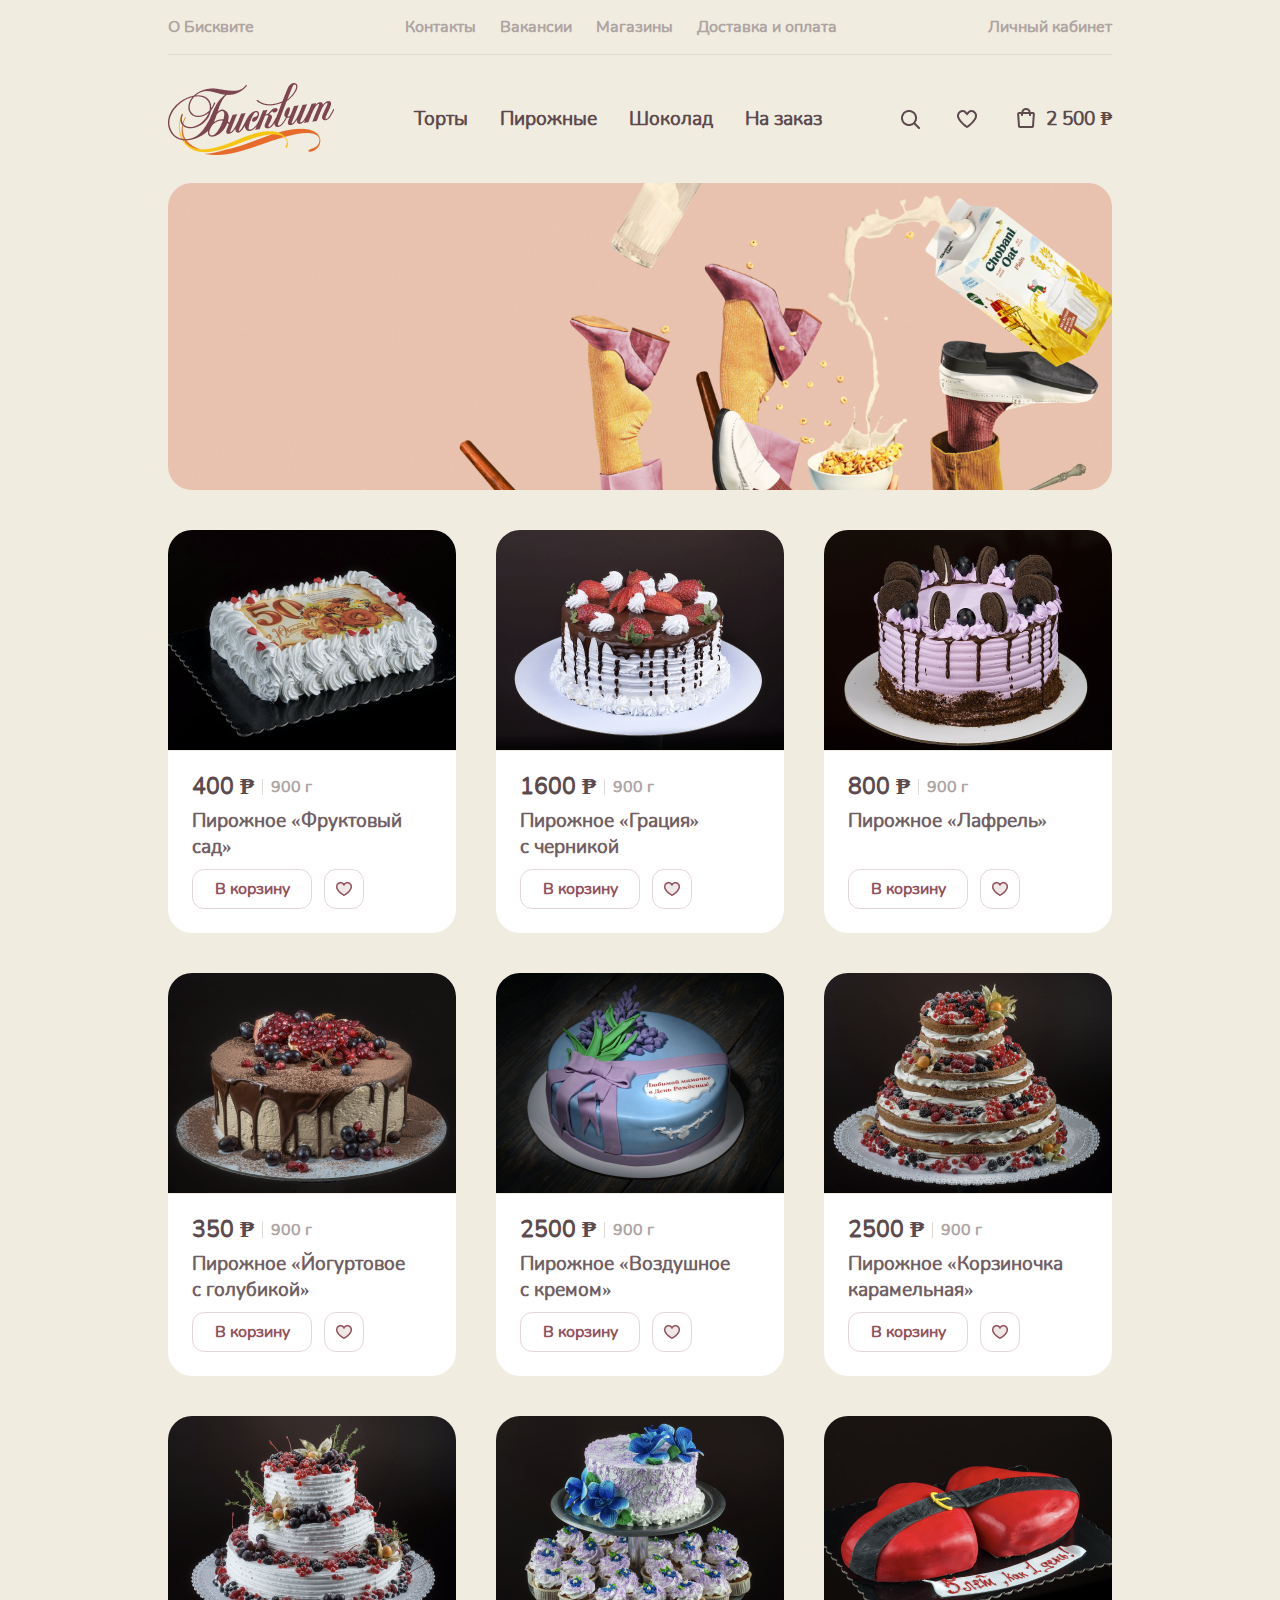
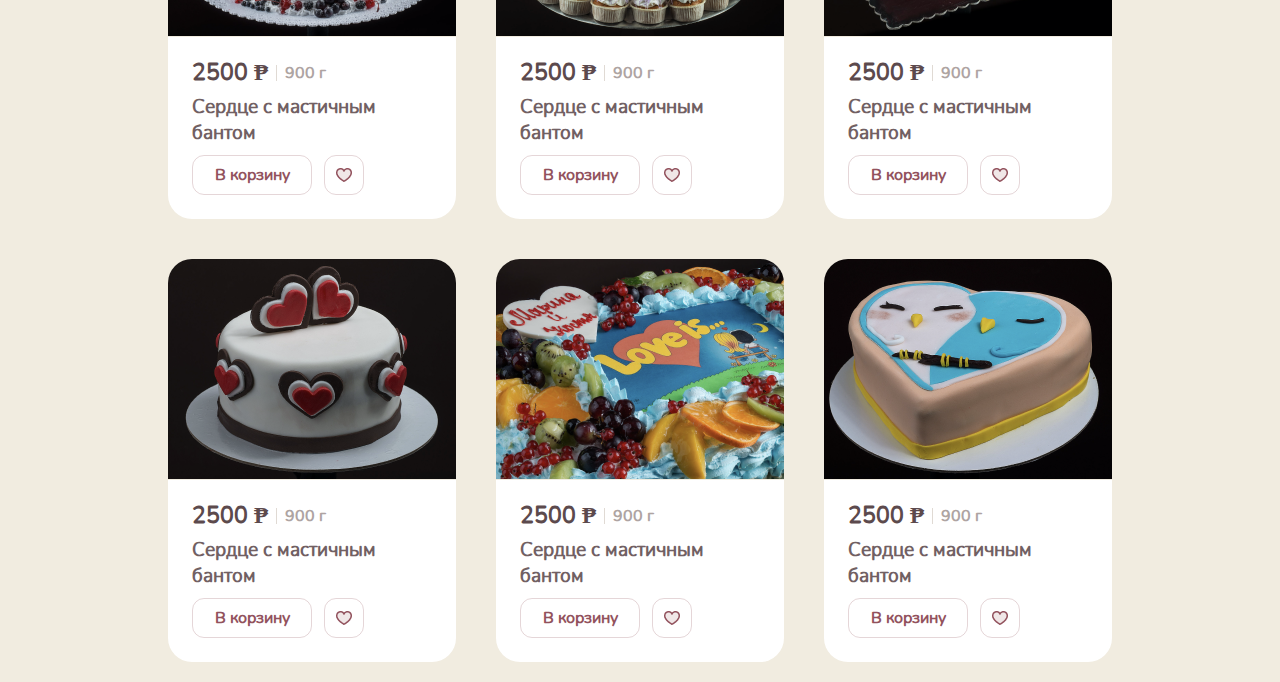
==== index.html @ 5882677d "321" ====
<!DOCTYPE html>
<html>
<head>
	<meta charset="utf-8">
	<meta name="viewport" content="width=device-width">
	<link rel="stylesheet" href="css/fonts.css">
	<link rel="stylesheet" href="css/main.css">
	<link rel="shortcut icon" href="">
	<title>Главная страница</title>
</head>
<body class="body">
	<div class="parent">
		<header>
			<div class="top-header">
				<a class="top-left-header" href="#">
					О Бисквите
				</a>
				<ul class="top-middle-header">
					<li class="li-top-middle-header">
						<a class="href-li-top-middle-header" href="#">Контакты</a>
					</li>
					<li class="li-top-middle-header">
						<a class="href-li-top-middle-header" href="#">Вакансии</a>
					</li>
					<li class="li-top-middle-header">
						<a class="href-li-top-middle-header" href="#">Магазины</a>
					</li>
					<li class="li-top-middle-header">
						<a class="href-li-top-middle-header" href="#">Доставка и оплата </a>
					</li>
				</ul>
				<a class="top-right-header" href="#">
					Личный кабинет
				</a>
			</div>
			<div class="bot-header">
				<a class="bot-left-logo" href="#" style="background-image: url(pictures/logo-header.png);"></a>
				<ul class="bot-middle-header">
					<li class="li-bot-middle-header">
						<a class="href-li-bot-middle-header" href="#">Торты</a>
					</li>
					<li class="li-bot-middle-header">
						<a class="href-li-bot-middle-header" href="#">Пирожные</a>
					</li>
					<li class="li-bot-middle-header">
						<a class="href-li-bot-middle-header" href="#">Шоколад</a>
					</li>
					<li class="li-bot-middle-header">
						<a class="href-li-bot-middle-header" href="#">На заказ</a>
					</li>
				</ul>
				<div class="bot-right-header">
					<a class="lupa-bot-header" style="background-image: url(pictures/lupa-header.png);" href="#"></a>
					<a class="heart-right-header" href="#" style="background-image: url(pictures/heart-header.png);"></a>
					<a class="basket-price" href="#">
						<img class="basket" src="pictures/basket-header.png">
						<div class="price-header">
							2 500 ₱
						</div>
					</a>
				</div>
				<a class="menu" href="#">
					Меню
					<div class="burger">
						<div class="polosa"></div>
						<div class="polosa"></div>
						<div class="polosa"></div>
					</div>
				</a>
			</div>
		</header>

		<div class="legs"></div>

		<main>
			<div class="card" href="#">
				<a class="cake" href="#" style="background-image: url(pictures/cake-1.png);"></a>
				<div class="info">
					<div class="price-weight">
						<div class="price">
							400 ₱
						</div>
						<div class="vert-line"></div>
						<div class="weight">
							900 г
						</div>
					</div>
					<a class="name" href="#">
						Пирожное «Фруктовый сад»
					</a>
					<div class="btns">
						<a class="to-basket" href="#">
							В корзину
						</a>
						<a class="heart" href="#">
							<img class="heart-picture" src="pictures/heart.png">
						</a>
					</div>
				</div>
			</div>

			<div class="card" href="#">
				<a class="cake" href="#" style="background-image: url(pictures/cake-2.png);"></a>
				<div class="info">
					<div class="price-weight">
						<div class="price">
							1600 ₱
						</div>
						<div class="vert-line"></div>
						<div class="weight">
							900 г
						</div>
					</div>
					<a class="name" href="#">
						Пирожное «Грация» с черникой
					</a>
					<div class="btns">
						<a class="to-basket" href="#">
							В корзину
						</a>
						<a class="heart" href="#">
							<img class="heart-picture" src="pictures/heart.png">
						</a>
					</div>
				</div>
			</div>

			<div class="card" href="#">
				<a class="cake" href="#" style="background-image: url(pictures/cake-3.png);"></a>
				<div class="info">
					<div class="price-weight">
						<div class="price">
							800 ₱
						</div>
						<div class="vert-line"></div>
						<div class="weight">
							900 г
						</div>
					</div>
					<a class="name" href="#">
						Пирожное «Лафрель»
					</a>
					<div class="btns">
						<a class="to-basket" href="#">
							В корзину
						</a>
						<a class="heart" href="#">
							<img class="heart-picture" src="pictures/heart.png">
						</a>
					</div>
				</div>
			</div>

			<div class="card" href="#">
				<a class="cake" href="#" style="background-image: url(pictures/cake-4.png);"></a>
				<div class="info">
					<div class="price-weight">
						<div class="price">
							350 ₱
						</div>
						<div class="vert-line"></div>
						<div class="weight">
							900 г
						</div>
					</div>
					<a class="name" href="#">
						Пирожное «Йогуртовое с голубикой»
					</a>
					<div class="btns">
						<a class="to-basket" href="#">
							В корзину
						</a>
						<a class="heart" href="#">
							<img class="heart-picture" src="pictures/heart.png">
						</a>
					</div>
				</div>
			</div>

			<div class="card" href="#">
				<a class="cake" href="#" style="background-image: url(pictures/cake-5.png);"></a>
				<div class="info">
					<div class="price-weight">
						<div class="price">
							2500 ₱
						</div>
						<div class="vert-line"></div>
						<div class="weight">
							900 г
						</div>
					</div>
					<a class="name" href="#">
						Пирожное «Воздушное с кремом»
					</a>
					<div class="btns">
						<a class="to-basket" href="#">
							В корзину
						</a>
						<a class="heart" href="#">
							<img class="heart-picture" src="pictures/heart.png">
						</a>
					</div>
				</div>
			</div>

			<div class="card" href="#">
				<a class="cake" href="#" style="background-image: url(pictures/cake-6.png);"></a>
				<div class="info">
					<div class="price-weight">
						<div class="price">
							2500 ₱
						</div>
						<div class="vert-line"></div>
						<div class="weight">
							900 г
						</div>
					</div>
					<a class="name" href="#">
						Пирожное «Корзиночка карамельная»
					</a>
					<div class="btns">
						<a class="to-basket" href="#">
							В корзину
						</a>
						<a class="heart" href="#">
							<img class="heart-picture" src="pictures/heart.png">
						</a>
					</div>
				</div>
			</div>

			<div class="card" href="#">
				<a class="cake" href="#" style="background-image: url(pictures/cake-7.png);"></a>
				<div class="info">
					<div class="price-weight">
						<div class="price">
							2500 ₱
						</div>
						<div class="vert-line"></div>
						<div class="weight">
							900 г
						</div>
					</div>
					<a class="name" href="#">
						Сердце с мастичным бантом
					</a>
					<div class="btns">
						<a class="to-basket" href="#">
							В корзину
						</a>
						<a class="heart" href="#">
							<img class="heart-picture" src="pictures/heart.png">
						</a>
					</div>
				</div>
			</div>

			<div class="card" href="#">
				<a class="cake" href="#" style="background-image: url(pictures/cake-8.png);"></a>
				<div class="info">
					<div class="price-weight">
						<div class="price">
							2500 ₱
						</div>
						<div class="vert-line"></div>
						<div class="weight">
							900 г
						</div>
					</div>
					<a class="name" href="#">
						Сердце с мастичным бантом
					</a>
					<div class="btns">
						<a class="to-basket" href="#">
							В корзину
						</a>
						<a class="heart" href="#">
							<img class="heart-picture" src="pictures/heart.png">
						</a>
					</div>
				</div>
			</div>

			<div class="card" href="#">
				<a class="cake" href="#" style="background-image: url(pictures/cake-9.png);"></a>
				<div class="info">
					<div class="price-weight">
						<div class="price">
							2500 ₱
						</div>
						<div class="vert-line"></div>
						<div class="weight">
							900 г
						</div>
					</div>
					<a class="name" href="#">
						Сердце с мастичным бантом
					</a>
					<div class="btns">
						<a class="to-basket" href="#">
							В корзину
						</a>
						<a class="heart" href="#">
							<img class="heart-picture" src="pictures/heart.png">
						</a>
					</div>
				</div>
			</div>

			<div class="card" href="#">
				<a class="cake" href="#" style="background-image: url(pictures/cake-10.png);"></a>
				<div class="info">
					<div class="price-weight">
						<div class="price">
							2500 ₱
						</div>
						<div class="vert-line"></div>
						<div class="weight">
							900 г
						</div>
					</div>
					<a class="name" href="#">
						Сердце с мастичным бантом
					</a>
					<div class="btns">
						<a class="to-basket" href="#">
							В корзину
						</a>
						<a class="heart" href="#">
							<img class="heart-picture" src="pictures/heart.png">
						</a>
					</div>
				</div>
			</div>

			<div class="card" href="#">
				<a class="cake" href="#" style="background-image: url(pictures/cake-11.png);"></a>
				<div class="info">
					<div class="price-weight">
						<div class="price">
							2500 ₱
						</div>
						<div class="vert-line"></div>
						<div class="weight">
							900 г
						</div>
					</div>
					<a class="name" href="#">
						Сердце с мастичным бантом
					</a>
					<div class="btns">
						<a class="to-basket" href="#">
							В корзину
						</a>
						<a class="heart" href="#">
							<img class="heart-picture" src="pictures/heart.png">
						</a>
					</div>
				</div>
			</div>

			<div class="card" href="#">
				<a class="cake" href="#" style="background-image: url(pictures/cake-12.png);"></a>
				<div class="info">
					<div class="price-weight">
						<div class="price">
							2500 ₱
						</div>
						<div class="vert-line"></div>
						<div class="weight">
							900 г
						</div>
					</div>
					<a class="name" href="#">
						Сердце с мастичным бантом
					</a>
					<div class="btns">
						<a class="to-basket" href="#">
							В корзину
						</a>
						<a class="heart" href="#">
							<img class="heart-picture" src="pictures/heart.png">
						</a>
					</div>
				</div>
			</div>
		</main>
	</div>
</body>
</html>
---- css/fonts.css ----
@font-face {
    font-family: "Nunito";
    src: url("../fonts/Nunito/Nunitoregular.woff") format("woff");
}

@font-face {
    font-family: "Neucha";
    src: url("../fonts/Neucha/neucha.woff") format("woff");
}
---- css/main.css ----
*{
	box-sizing: border-box;
}
.body {
	background: #F1ECE0;
	margin: 0;
	font-family: 'Nunito';
}
.parent {
	width: 1352px;
	margin: 0 auto;
}
.top-header {
	padding: 16px 0;
	display: flex;
	justify-content: space-between;
	border-bottom: 1px solid #E0DAD4;
}
.top-header a {
	color: #AEA4A2;
	font-size: 16px;
	font-weight: 700;
}
.top-middle-header {
	display: flex;
}
li {
	list-style: none;
}
a {
	text-decoration: none;
}
ul {
	margin: 0;
	padding: 0;
}
.href-li-top-middle-header {
	margin: 0 12px;
}
.bot-left-logo {
	width: 166px;
	height: 72px;
	display: inline-block;
}
.bot-header {
	display: flex;
	justify-content: space-between;
	padding: 28px 0;
	align-items: center;
}
.bot-middle-header {
	display: flex;
}
.bot-header a {
	color: #5C4A4D;
	font-size: 19px;
	font-weight: 700;
}
.bot-right-header {
	display: flex;
	align-items: center;
}
.href-li-bot-middle-header {
	margin: 0 16px;
}
.lupa-bot-header {
	display: inline-block;
	width: 19px;
	height: 19px;
	margin-right: 37px;
}
.heart-right-header {
	width: 20px;
	height: 18px;
	display: inline-block;
	margin-right: 37px;
	background-position: center;
}
.basket {
	width: 24px;
	height: 24px;
	display: inline-block;
	margin-right: 8px;
}
.basket-price {
	display: flex;
	align-items: center;
	height: 24px;
}
.price-header {
	max-width: 70px;
}
.legs {
	width: 100%;
	height: 440px;
	border-radius: 24px;
	margin-bottom: 20px;
	background-position: center;
	background-size: cover;
	background-repeat: no-repeat;
	background-image: url(../pictures/legs-desktop.png);
}


main {
	margin-left: -20px;
	display: flex;
	flex-wrap: wrap;
	width: 1392px;

}
.card {
	width: 308px;
	margin: 20px;
	border-radius: 24px;
}
.cake {
	width: 100%;
	height: 220px;
	margin-bottom: -5px;
	border-radius: 24px 24px 0 0;
	display: inline-block;
	background-position: center;
	background-size: cover;
	background-repeat: no-repeat;
}
.info {
	padding: 20px 24px 24px 24px;
	background-color: #fff;
	border-radius: 0 0 24px 24px;
}
.price-weight {
	display: flex;
	align-items: center;
	margin-bottom: 6px;
}
.price {
	color: #5C4A4D;
	font-size: 23px;
	font-weight: 700;
	max-width: 207px;
}
.vert-line {
	height: 16px;
	width: 1px;
	background-color: #E0DAD4;
	margin: 0 8px;
}
.weight {
	font-size: 16px;
	color: #AEA4A2;
	font-weight: 700;
}
.name {
	font-size: 19px;
	color: #716063;
	font-weight: 700;
	height: 55px;
	overflow: hidden;
	display: inline-block;
}

.btns {
	display: flex;
	align-items: center;
}
.to-basket {
	color: #92525D;
	font-size: 16px;
	font-weight: 700;
	width: 120px;
	height: 40px;
	border: 1px solid rgba(146, 82, 93, 0.24);
	border-radius: 12px;
	margin-right: 12px;
	display: flex;
	justify-content: center;
	align-items: center;
}
.heart {
	width: 40px;
	height: 40px;
	border: 1px solid rgba(146, 82, 93, 0.24);
	border-radius: 12px;
	justify-content: center;
	align-items: center;
	display: flex;
}
.menu {
	display: none;
}

@media (max-width: 1400px) {
	.parent {
		width: 944px;
	}
	.legs {
		width: 100%;
		height: 307px;
	}
	.card {
		width: 288px;
	}
	main {
		width: 984px;
	}
}

@media (max-width: 990px) {
	.parent {
		width: 680px;
	}
	.bot-left-logo {
		width: 140px;
		height: 60px;
		background-size: contain;
		background-repeat: no-repeat;
	}
	.top-header {
		display: none;
	}
	.bot-middle-header {
		display: none;
	}
	.legs {
		background-image: url(../pictures/legs-adaptive.png);
		height: 440px;
		margin-bottom: 12px;
	}
	.bot-right-header {
		display: none;
	}
	.menu {
		display: flex;
		align-items: center;
		color: #5C4A4D;
		font-size: 23px;
		font-weight: 700;
	}
	.burger {
		margin-left: 8px;
	}
	.polosa {
		width: 22px;
		height: 2px;
		background: #5C4A4D;
		border-radius: 8px;
		margin: 4px 0;
	}
	main {
		margin-left: -12px;
		width: 704px;
	}
	.card {
		width: 328px;
		margin: 12px;
	}
}

@media (max-width: 700px) {
	.parent {
		width: 340px;
	}
	.legs {
		height: 220px;
	}
	.card {
		width: 340px;
	}
	.main {
		width: 364px;
	}
	.to-basket {
		background-color: #92525D;
		color: #fff;
	}
}
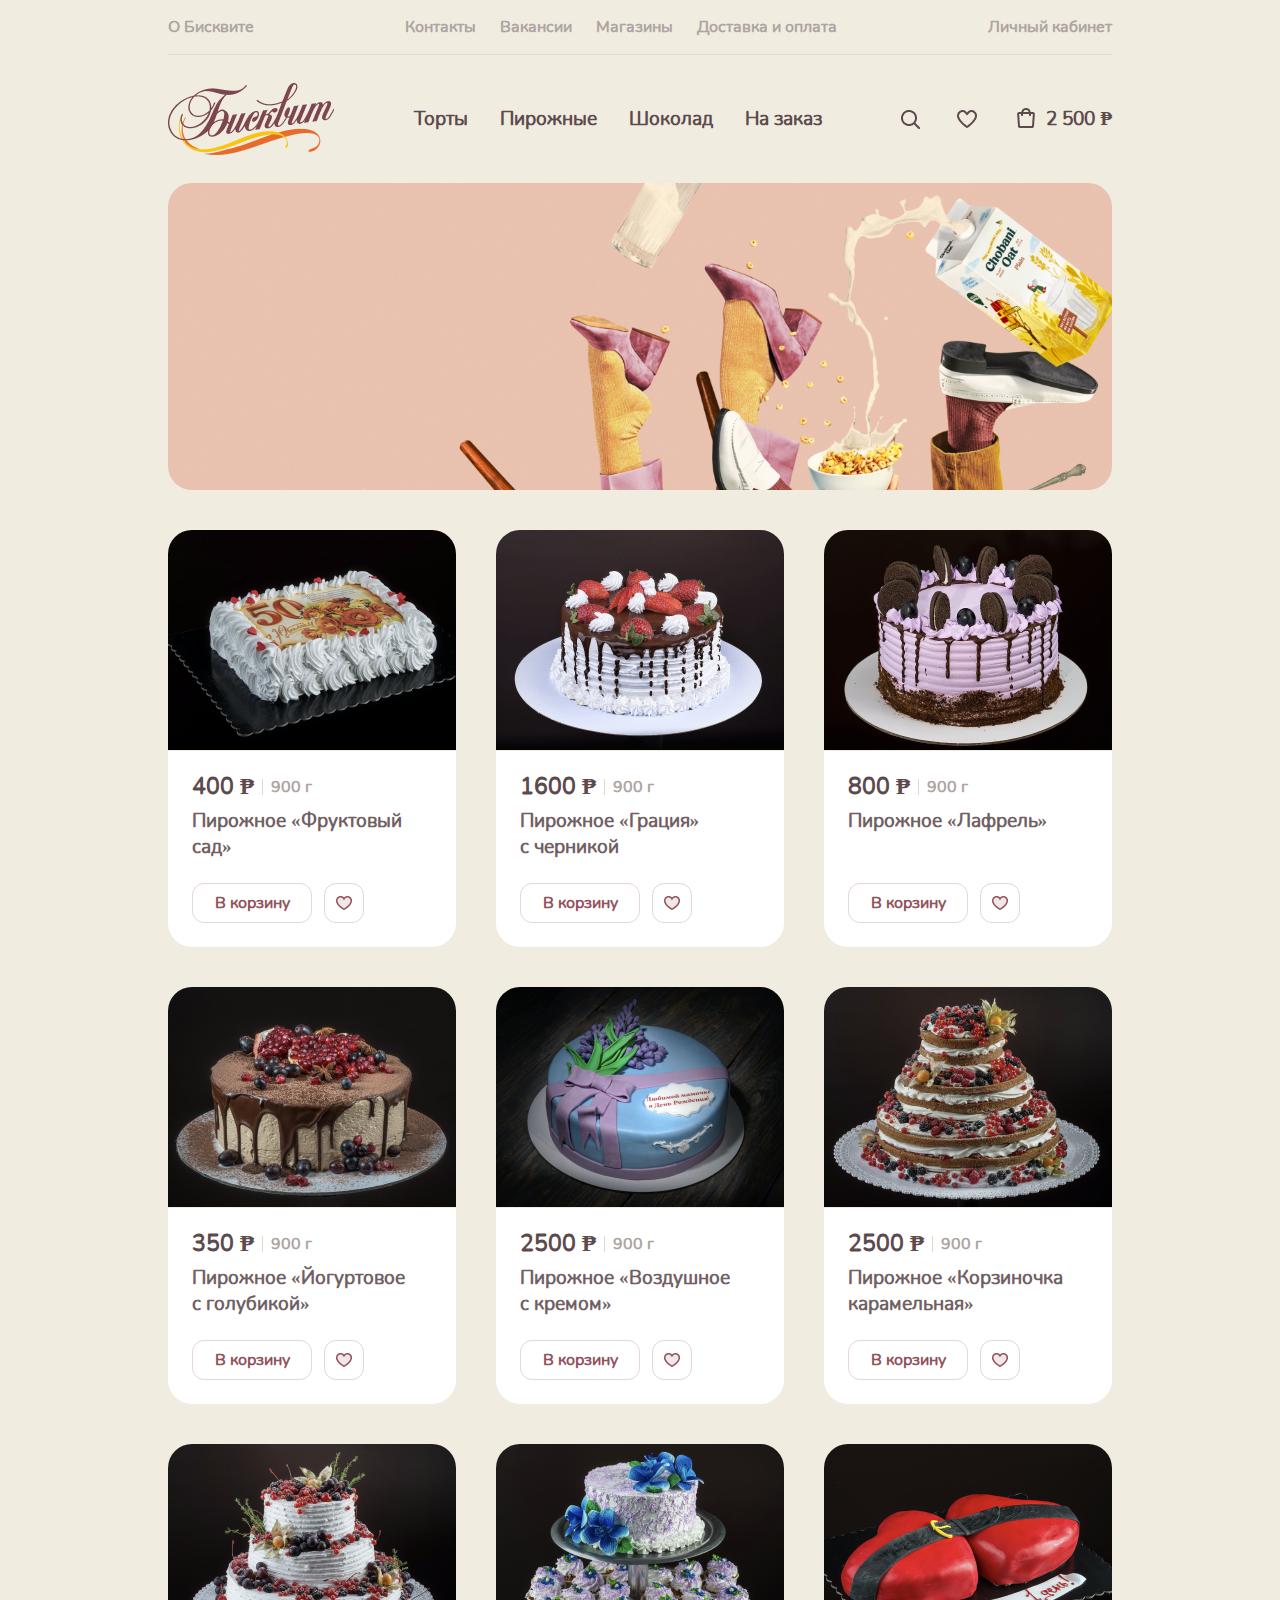
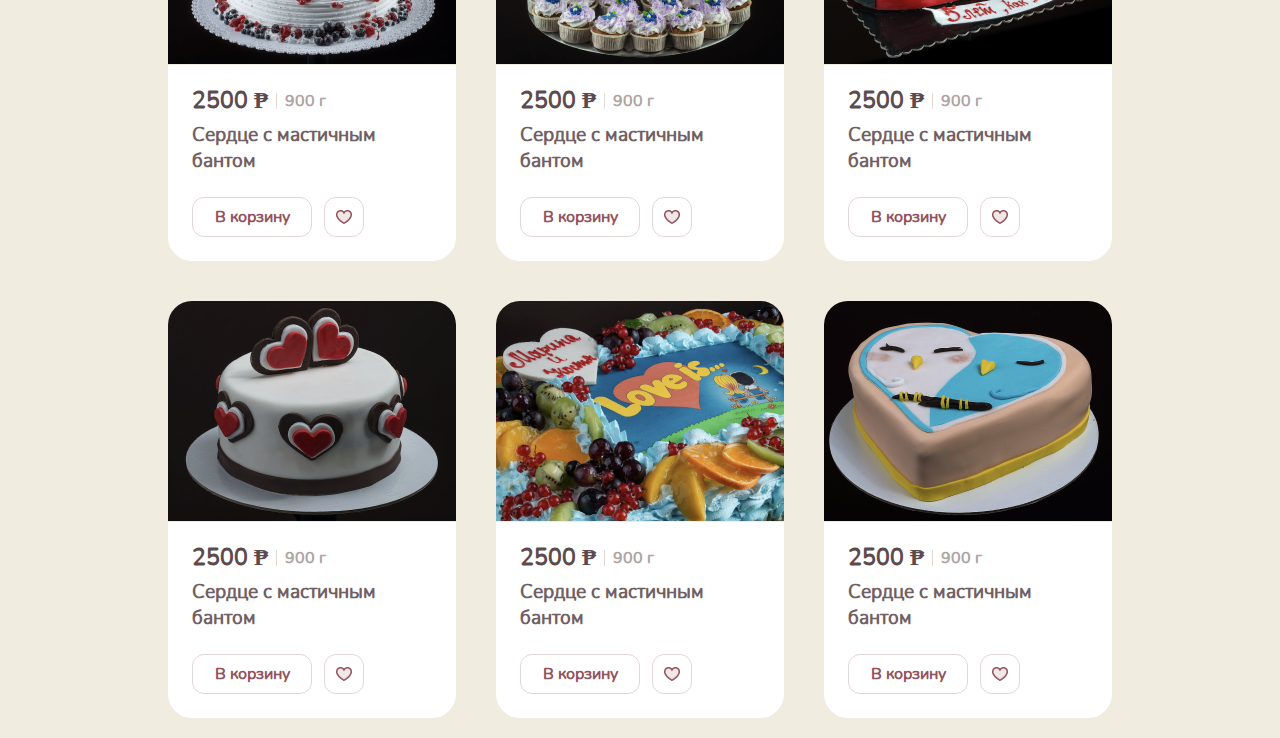
==== commit fd2e1c14: "20210707" ====
--- a/index.html
+++ b/index.html
@@ -10,7 +10,7 @@
 </head>
 <body class="body">
 	<div class="parent">
-		<header>
+		<header class="header">
 			<div class="top-header">
 				<a class="top-left-header" href="#">
 					О Бисквите
@@ -59,7 +59,7 @@
 						</div>
 					</a>
 				</div>
-				<a class="menu" href="#">
+				<a class="menu" href="#" id="menu">
 					Меню
 					<div class="burger">
 						<div class="polosa"></div>
@@ -70,9 +70,9 @@
 			</div>
 		</header>
 
-		<div class="legs"></div>
-
-		<main>
+		<a class="legs" href="#"></a>
+
+		<main class="main">
 			<div class="card" href="#">
 				<a class="cake" href="#" style="background-image: url(pictures/cake-1.png);"></a>
 				<div class="info">
@@ -385,6 +385,52 @@
 				</div>
 			</div>
 		</main>
+
+		<div class="parent-menu" id="parent-menu">
+			<div class="menu-block">
+				<ul class="menu-ul">
+					<li class="menu-li">
+						<a class="href-menu-li" href="index.html">
+							Главная
+						</a>
+					</li>
+					<li class="menu-li">
+						<a class="href-menu-li" href="index2.html">
+							Вторая
+						</a>
+					</li>
+					<li class="menu-li">
+						<a class="href-menu-li" href="index3.html">
+							Избранное
+						</a>
+					</li>
+					<li class="menu-li">
+						<a class="href-menu-li" href="index4.html">
+							Торт
+						</a>
+					</li>
+					<li class="menu-li">
+						<a class="href-menu-li" href="index5.html">
+							Ваш заказ
+						</a>
+					</li>
+					<li class="menu-li">
+						<a class="href-menu-li" href="index6.html">
+							Личный кабинет
+						</a>
+					</li>
+				</ul>
+				<div class="close-menu" id="close">
+					<img class="close-png" src="pictures/close.png">
+				</div>
+			</div>
+		</div>
+
 	</div>
+
+	<script type="text/javascript" src="js/jquery-3.6.0.min.js"></script>
+	<script type="text/javascript" src="js/script.js"></script>
+
+
 </body>
 </html>--- a/css/main.css
+++ b/css/main.css
@@ -99,10 +99,11 @@
 	background-size: cover;
 	background-repeat: no-repeat;
 	background-image: url(../pictures/legs-desktop.png);
-}
-
-
-main {
+	display: block;
+}
+
+
+.main {
 	margin-left: -20px;
 	display: flex;
 	flex-wrap: wrap;
@@ -133,12 +134,12 @@
 	display: flex;
 	align-items: center;
 	margin-bottom: 6px;
+	overflow: hidden;
 }
 .price {
 	color: #5C4A4D;
 	font-size: 23px;
 	font-weight: 700;
-	max-width: 207px;
 }
 .vert-line {
 	height: 16px;
@@ -157,7 +158,8 @@
 	font-weight: 700;
 	height: 55px;
 	overflow: hidden;
-	display: inline-block;
+	display: block;
+	margin-bottom: 20px;
 }
 
 .btns {
@@ -201,7 +203,7 @@
 	.card {
 		width: 288px;
 	}
-	main {
+	.main {
 		width: 984px;
 	}
 }
@@ -247,7 +249,7 @@
 		border-radius: 8px;
 		margin: 4px 0;
 	}
-	main {
+	.main {
 		margin-left: -12px;
 		width: 704px;
 	}
@@ -274,4 +276,71 @@
 		background-color: #92525D;
 		color: #fff;
 	}
+}
+.footer {
+	color: #AEA4A2;
+	font-size: 16px;
+	font-weight: 700;
+	display: flex;
+	justify-content: center;
+}
+
+
+.openMenu {
+	overflow: hidden;
+}
+.parent-menu {
+	display: none;
+}
+.active {
+	display: flex;
+	justify-content: center;
+	align-items: center;
+	position: fixed;
+    left: 0;
+    right: 0;
+    top: 0;
+    bottom: 0;
+    z-index: 9999999;
+    background: #fff;
+}
+.close-menu {
+	position: absolute;
+	outline: none;
+	background: #FFFFFF;
+	box-shadow: 0px 10px 24px rgba(24, 79, 119, 0.5);
+	border: none;
+	width: 40px;
+	height: 40px;
+	border-radius: 50%;
+	right: 15px;
+	top: 15px;
+	display: flex;
+	justify-content: center;
+	align-items: center;
+	cursor: pointer;
+}
+.close-png {
+	width: 12px;
+}
+.menu-block {
+	width: 300px;
+	height: 230px;
+	overflow: hidden;
+	background: #1f547b;
+	border-radius: 12px;
+	padding: 20px;
+	overflow-y: auto;
+}
+.href-menu-li {
+	color: #fff;
+	font-size: 23px;
+}
+.selectpicker {
+	color: #5C4A4D;
+    font-size: 19px;
+    font-weight: 700;
+    border: none;
+    background: none;
+    outline: none;
 }